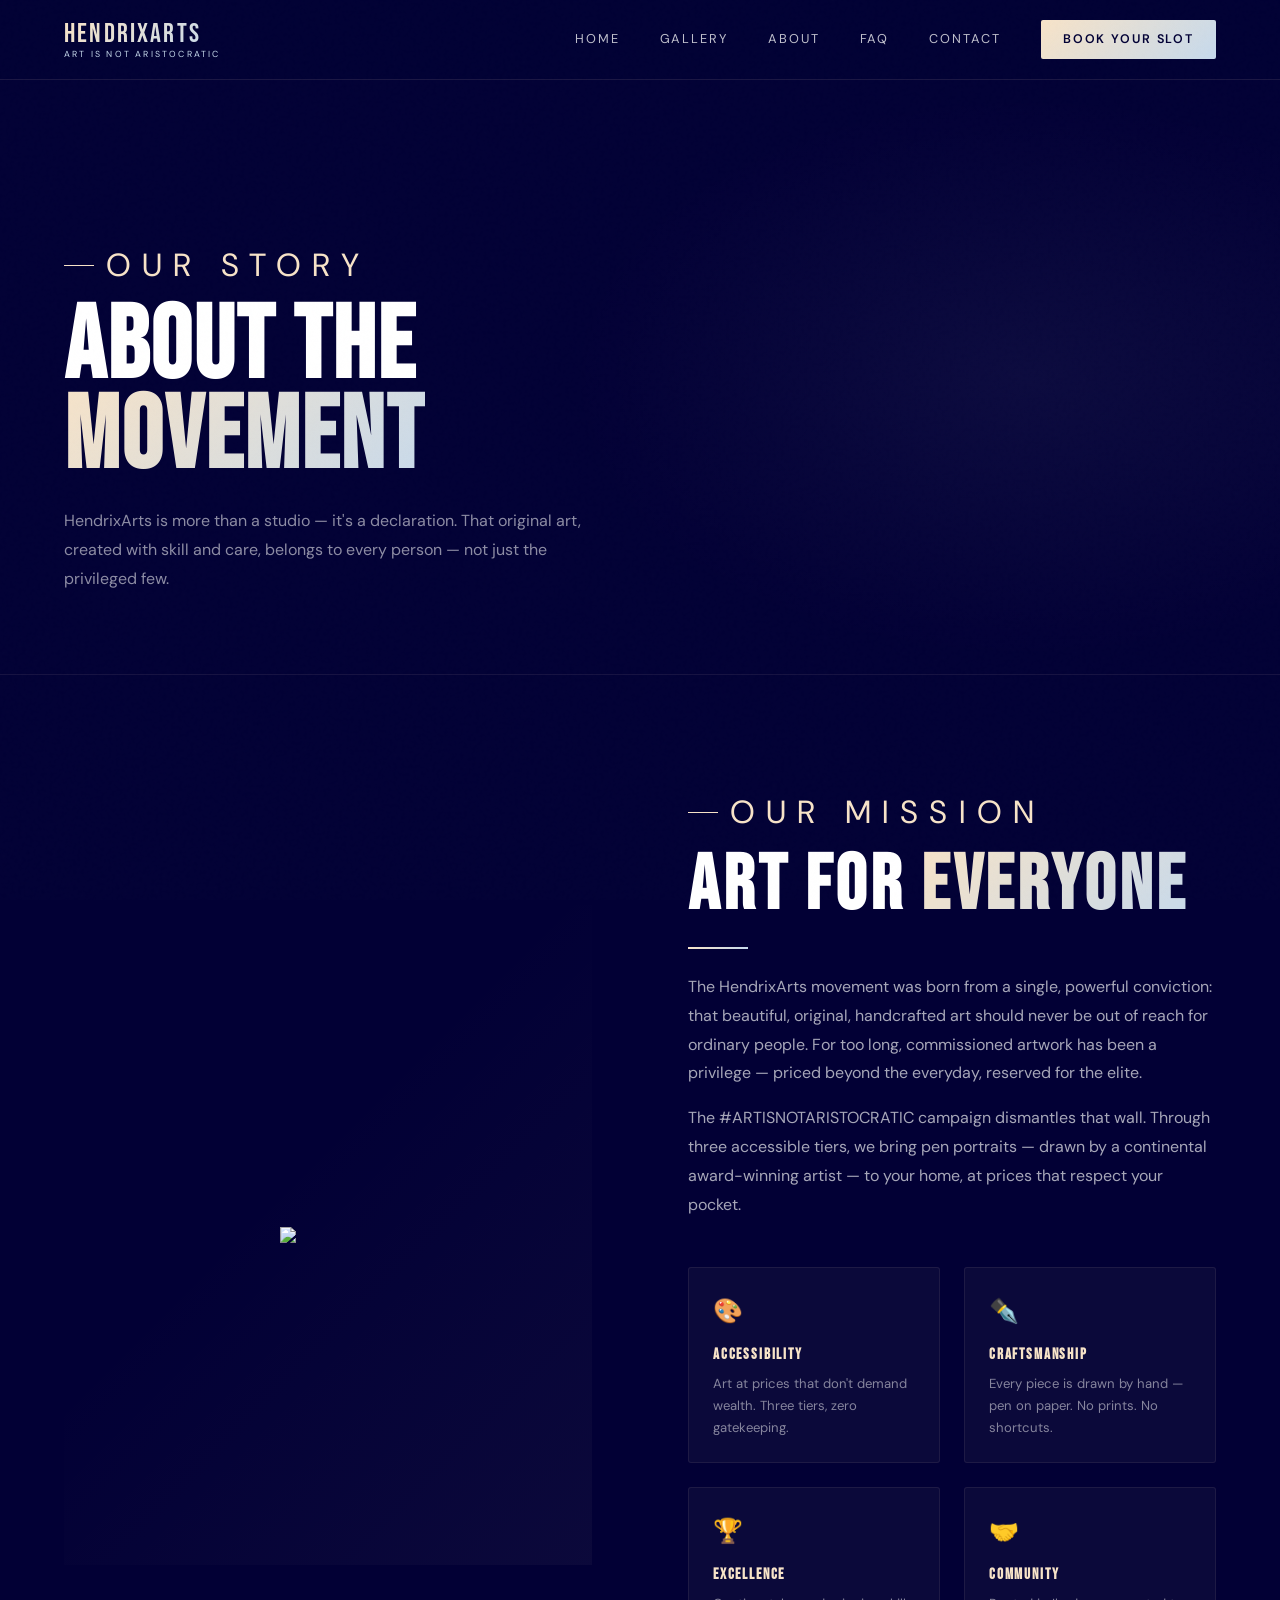
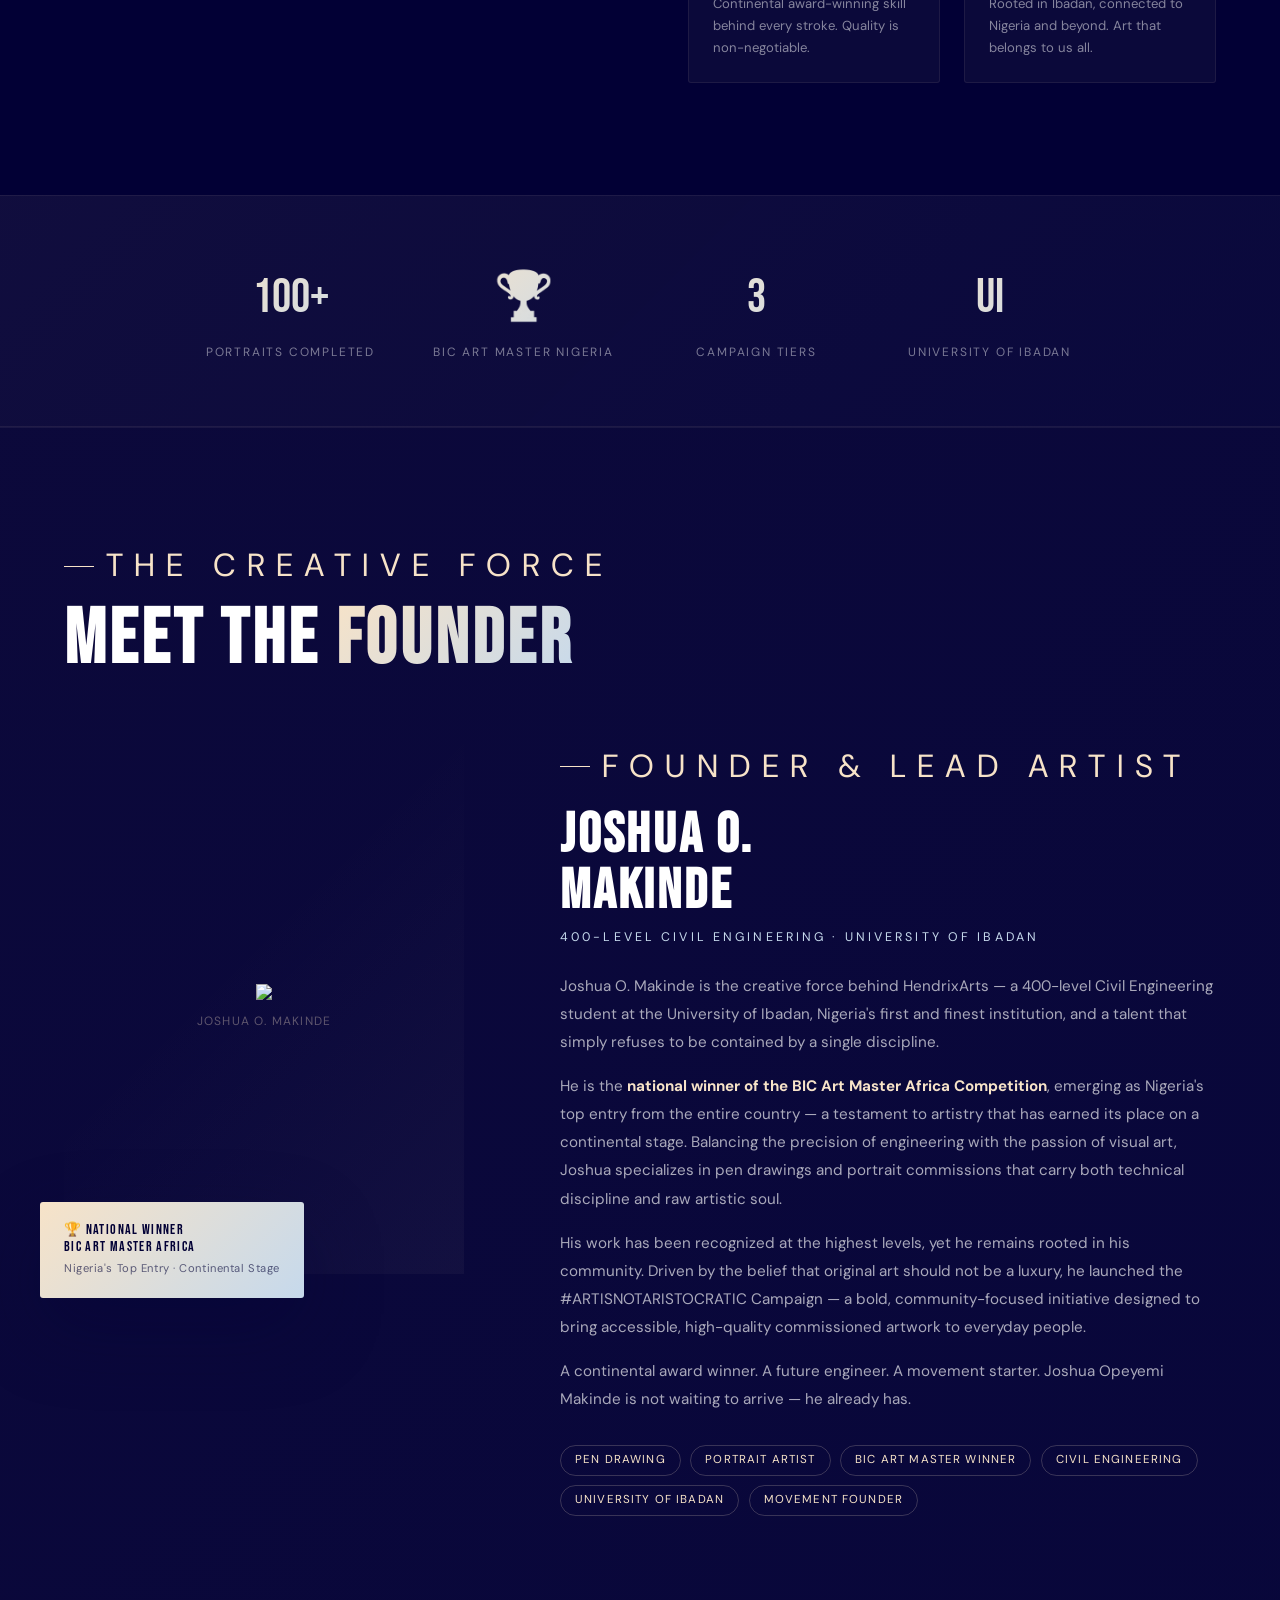
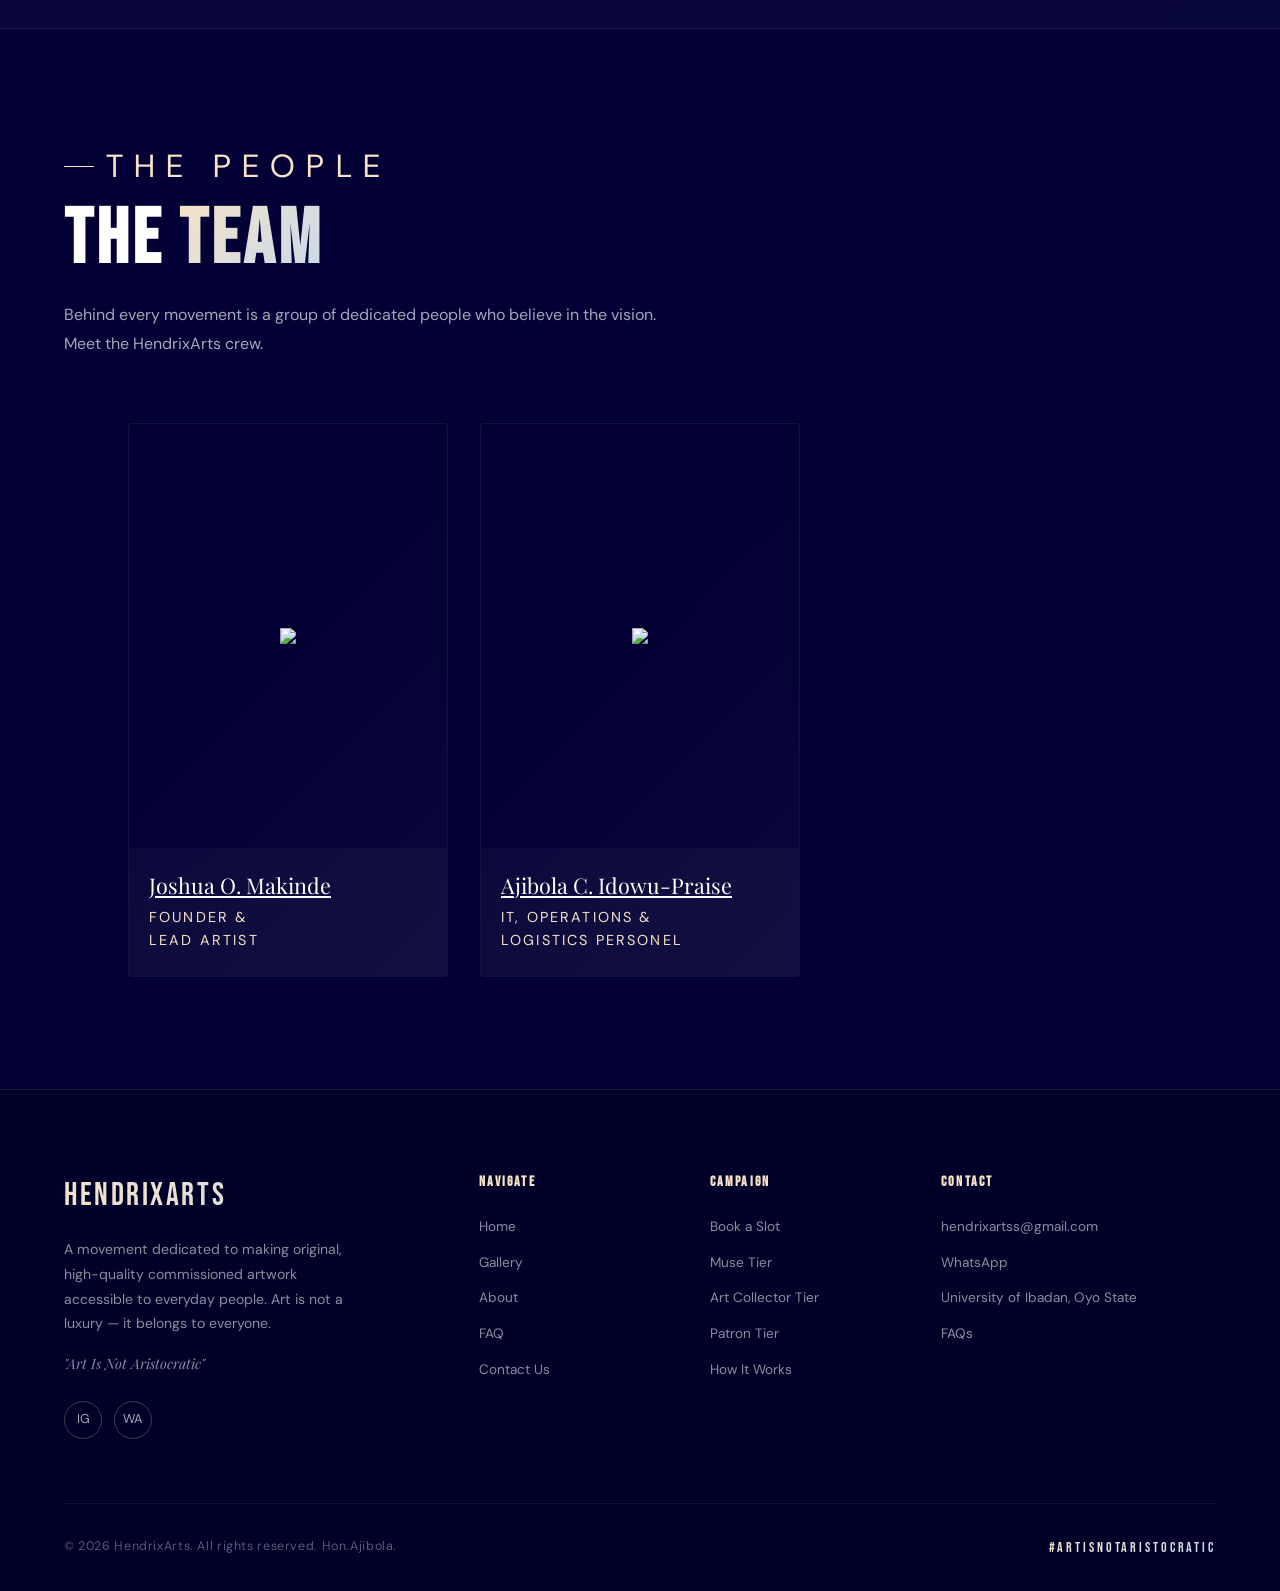
==== hendrix-arts/pages/about.html @ fd14db5b "Add files via upload" ====
<!DOCTYPE html>
<html lang="en">
<head>
  <meta charset="UTF-8" />
  <meta name="viewport" content="width=device-width, initial-scale=1.0" />
  <title>About — HendrixArts</title>
  <meta name="description" content="The story behind HendrixArts and the #ARTISNOTARISTOCRATIC movement — meet Joshua Opeyemi Makinde and the team." />
  <link rel="stylesheet" href="../css/style.css" />
  <link rel="stylesheet" href="../css/pages.css" />
  <script src="https://cdn.jsdelivr.net/npm/@emailjs/browser@4/dist/email.min.js"></script>
  <script>emailjs.init('bRuZEyN6Fvs9K9KDq');</script>
</head>
<body>

  <div id="header-placeholder"></div>

  <main class="page-content">

    <!-- PAGE HERO -->
    <section class="page-hero">
      <div class="page-hero-content">
        <p class="section-label">Our Story</p>
        <h1 class="page-title">About the<br><span>Movement</span></h1>
        <p class="page-desc">HendrixArts is more than a studio — it's a declaration. That original art, created with skill and care, belongs to every person — not just the privileged few.</p>
      </div>
    </section>

    <!-- MISSION SECTION -->
    <section class="about-mission">
      <div class="mission-visual aos">
        <div class="mission-img-main img-placeholder">
          <img src="../images/HENDRIX DESIGN-1.png" />
        </div>
        </div>
      </div>

      <div class="mission-content">
        <p class="section-label aos">Our Mission</p>
        <h2 class="section-title aos">Art For <span>Everyone</span></h2>
        <div class="divider aos"></div>
        <p class="section-body aos" style="max-width:100%;">
          The HendrixArts movement was born from a single, powerful conviction: that beautiful, original, handcrafted art should never be out of reach for ordinary people. For too long, commissioned artwork has been a privilege — priced beyond the everyday, reserved for the elite.
        </p>
        <p class="section-body aos" style="max-width:100%; margin-top:1rem;">
          The #ARTISNOTARISTOCRATIC campaign dismantles that wall. Through three accessible tiers, we bring pen portraits — drawn by a continental award-winning artist — to your home, at prices that respect your pocket.
        </p>

        <div class="values-grid">
          <div class="value-item aos">
            <div class="value-icon">🎨</div>
            <h4>Accessibility</h4>
            <p>Art at prices that don't demand wealth. Three tiers, zero gatekeeping.</p>
          </div>
          <div class="value-item aos aos-delay-1">
            <div class="value-icon">✒️</div>
            <h4>Craftsmanship</h4>
            <p>Every piece is drawn by hand — pen on paper. No prints. No shortcuts.</p>
          </div>
          <div class="value-item aos aos-delay-2">
            <div class="value-icon">🏆</div>
            <h4>Excellence</h4>
            <p>Continental award-winning skill behind every stroke. Quality is non-negotiable.</p>
          </div>
          <div class="value-item aos aos-delay-3">
            <div class="value-icon">🤝</div>
            <h4>Community</h4>
            <p>Rooted in Ibadan, connected to Nigeria and beyond. Art that belongs to us all.</p>
          </div>
        </div>
      </div>
    </section>

    <!-- STATS BANNER -->
    <section style="padding: 4rem 5%; background: linear-gradient(135deg, rgba(247,227,200,0.06), rgba(198,217,236,0.04)); border-top:1px solid rgba(247,227,200,0.07); border-bottom:1px solid rgba(247,227,200,0.07);">
      <div style="display:grid; grid-template-columns: repeat(4, 1fr); gap:2rem; text-align:center; max-width:900px; margin:0 auto;">
        <div class="aos">
          <div style="font-family:var(--font-display); font-size:3rem; background:var(--gradient-warm); -webkit-background-clip:text;-webkit-text-fill-color:transparent;background-clip:text;" data-count="100" data-suffix="+">100+</div>
          <div style="font-size:0.75rem;letter-spacing:0.15em;text-transform:uppercase;color:rgba(255,255,255,0.45); margin-top:6px;">Portraits Completed</div>
        </div>
        <div class="aos aos-delay-1">
          <div style="font-family:var(--font-display); font-size:3rem; background:var(--gradient-warm); -webkit-background-clip:text;-webkit-text-fill-color:transparent;background-clip:text;">🏆</div>
          <div style="font-size:0.75rem;letter-spacing:0.15em;text-transform:uppercase;color:rgba(255,255,255,0.45); margin-top:6px;">BIC Art Master Nigeria</div>
        </div>
        <div class="aos aos-delay-2">
          <div style="font-family:var(--font-display); font-size:3rem; background:var(--gradient-warm); -webkit-background-clip:text;-webkit-text-fill-color:transparent;background-clip:text;" data-count="3" data-suffix="">3</div>
          <div style="font-size:0.75rem;letter-spacing:0.15em;text-transform:uppercase;color:rgba(255,255,255,0.45); margin-top:6px;">Campaign Tiers</div>
        </div>
        <div class="aos aos-delay-3">
          <div style="font-family:var(--font-display); font-size:3rem; background:var(--gradient-warm); -webkit-background-clip:text;-webkit-text-fill-color:transparent;background-clip:text;">UI</div>
          <div style="font-size:0.75rem;letter-spacing:0.15em;text-transform:uppercase;color:rgba(255,255,255,0.45); margin-top:6px;">University of Ibadan</div>
        </div>
      </div>
    </section>

    <!-- FOUNDER SECTION -->
    <section class="founder-section">
      <p class="section-label aos">The Creative Force</p>
      <h2 class="section-title aos">Meet the <span>Founder</span></h2>

      <div class="founder-grid">
        <div class="founder-portrait aos">
          <div class="founder-img img-placeholder" style="aspect-ratio:3/4;">
            <img src="../images/DSC_2718-03-01.jpeg" />
            <span>Joshua O. Makinde</span>
          </div>
          <div class="founder-award">
            <div class="award-title">🏆 National Winner<br>BIC Art Master Africa</div>
            <div class="award-org">Nigeria's Top Entry · Continental Stage</div>
          </div>
        </div>

        <div class="founder-bio aos">
          <p class="section-label">Founder & Lead Artist</p>
          <h3 class="founder-bio-name">Joshua O.<br>Makinde</h3>
          <p class="founder-bio-title">400-Level Civil Engineering · University of Ibadan</p>

          <div class="founder-bio-text">
            <p>Joshua O. Makinde is the creative force behind HendrixArts — a 400-level Civil Engineering student at the University of Ibadan, Nigeria's first and finest institution, and a talent that simply refuses to be contained by a single discipline.</p>

            <p>He is the <strong style="color:var(--warm);">national winner of the BIC Art Master Africa Competition</strong>, emerging as Nigeria's top entry from the entire country — a testament to artistry that has earned its place on a continental stage. Balancing the precision of engineering with the passion of visual art, Joshua specializes in pen drawings and portrait commissions that carry both technical discipline and raw artistic soul.</p>

            <p>His work has been recognized at the highest levels, yet he remains rooted in his community. Driven by the belief that original art should not be a luxury, he launched the #ARTISNOTARISTOCRATIC Campaign — a bold, community-focused initiative designed to bring accessible, high-quality commissioned artwork to everyday people.</p>

            <p>A continental award winner. A future engineer. A movement starter. Joshua Opeyemi Makinde is not waiting to arrive — he already has.</p>
          </div>

          <div class="founder-tags">
            <span class="tag">Pen Drawing</span>
            <span class="tag">Portrait Artist</span>
            <span class="tag">BIC Art Master Winner</span>
            <span class="tag">Civil Engineering</span>
            <span class="tag">University of Ibadan</span>
            <span class="tag">Movement Founder</span>
          </div>
        </div>
      </div>
    </section>

    <!-- TEAM SECTION -->
    <section class="team-section">
      <p class="section-label aos">The People</p>
      <h2 class="section-title aos">The <span>Team</span></h2>
      <p class="section-body aos">Behind every movement is a group of dedicated people who believe in the vision. Meet the HendrixArts crew.</p>

      <div class="team-grid">

        <div class="team-card aos">
          <div class="team-card-img">
            <div class="img-placeholder" style="height:100%;">
              <img src="../images/DSC_2718-03-01.jpeg" />
            </div>
          </div>
          <div class="team-card-info">
            <div class="team-card-name"><u><a href="https://www.instagram.com/hendrixarts_">Joshua O. Makinde</a></u></div>
            <div class="team-card-role">Founder & </br>Lead Artist</div>
          </div>
        </div>

        <div class="team-card aos aos-delay-1">
          <div class="team-card-img">
            <div class="img-placeholder" style="height:100%;">
              <img src="../images/Ajibola.jpg" />
            </div>
          </div>
          <div class="team-card-info">
            <div class="team-card-name"><u><a href="https://www.instagram.com/hon_ajibola/">Ajibola C. Idowu-Praise</a></u></div>
            <div class="team-card-role">IT, Operations & </br>Logistics Personel</div>
          </div>
        </div>

      
        
        </div>

      </div>
    </section>

  </main>

  <div id="footer-placeholder"></div>

  <script src="../js/components.js"></script>
  <script src="../js/main.js"></script>
</body>
</html>
---- hendrix-arts/css/style.css ----
@import url('https://fonts.googleapis.com/css2?family=Bebas+Neue&family=Playfair+Display:ital,wght@0,400;0,700;0,900;1,400;1,700&family=DM+Sans:wght@300;400;500;600&display=swap');

/* ===== DESIGN SYSTEM ===== */
:root {
  --navy: #020035;
  --white: #ffffff;
  --warm: #f7e3c8;
  --cool: #c6d9ec;
  --gold: #d4a843;
  --navy-80: rgba(2, 0, 53, 0.85);
  --navy-60: rgba(2, 0, 53, 0.6);
  --gradient-warm: linear-gradient(135deg, #f7e3c8, #c6d9ec);
  --gradient-brand: linear-gradient(135deg, #f7e3c8 0%, #e8d4b8 40%, #c6d9ec 100%);
  --font-display: 'Bebas Neue', sans-serif;
  --font-serif: 'Playfair Display', serif;
  --font-body: 'DM Sans', sans-serif;
  --transition: all 0.35s cubic-bezier(0.25, 0.46, 0.45, 0.94);
  --shadow: 0 20px 60px rgba(2, 0, 53, 0.15);
  --shadow-heavy: 0 30px 80px rgba(2, 0, 53, 0.3);
}

/* ===== RESET & BASE ===== */
*, *::before, *::after { margin: 0; padding: 0; box-sizing: border-box; }

html { scroll-behavior: smooth; font-size: 16px; }

body {
  background-color: var(--navy);
  color: var(--white);
  font-family: var(--font-body);
  line-height: 1.6;
  overflow-x: hidden;
}

img { max-width: 100%; display: block; }
a { text-decoration: none; color: inherit; }
ul { list-style: none; }

/* ===== GRAIN OVERLAY ===== */
body::before {
  content: '';
  position: fixed;
  inset: 0;
  background-image: url("data:image/svg+xml,%3Csvg viewBox='0 0 256 256' xmlns='http://www.w3.org/2000/svg'%3E%3Cfilter id='noise'%3E%3CfeTurbulence type='fractalNoise' baseFrequency='0.9' numOctaves='4' stitchTiles='stitch'/%3E%3C/filter%3E%3Crect width='100%25' height='100%25' filter='url(%23noise)' opacity='0.04'/%3E%3C/svg%3E");
  pointer-events: none;
  z-index: 9999;
  opacity: 0.4;
}

/* ===== SCROLLBAR ===== */
::-webkit-scrollbar { width: 6px; }
::-webkit-scrollbar-track { background: var(--navy); }
::-webkit-scrollbar-thumb { background: var(--gold); border-radius: 3px; }

/* ===== HEADER / NAV ===== */
.site-header {
  position: fixed;
  top: 0;
  left: 0;
  right: 0;
  z-index: 1000;
  padding: 0 5%;
  height: 80px;
  display: flex;
  align-items: center;
  justify-content: space-between;
  background: rgba(2, 0, 53, 0.92);
  backdrop-filter: blur(20px);
  border-bottom: 1px solid rgba(247, 227, 200, 0.1);
  transition: var(--transition);
}

.site-header.scrolled {
  height: 66px;
  border-bottom-color: rgba(247, 227, 200, 0.2);
}

.logo {
  display: flex;
  flex-direction: column;
  line-height: 1;
}

.logo-main {
  font-family: var(--font-display);
  font-size: 1.7rem;
  letter-spacing: 0.08em;
  background: var(--gradient-warm);
  -webkit-background-clip: text;
  -webkit-text-fill-color: transparent;
  background-clip: text;
}

.logo-sub {
  font-family: var(--font-body);
  font-size: 0.55rem;
  letter-spacing: 0.25em;
  color: var(--cool);
  text-transform: uppercase;
  margin-top: 2px;
}

.nav-links {
  display: flex;
  align-items: center;
  gap: 2.5rem;
}

.nav-links a {
  font-size: 0.8rem;
  letter-spacing: 0.15em;
  text-transform: uppercase;
  color: rgba(255,255,255,0.75);
  transition: var(--transition);
  position: relative;
}

.nav-links a::after {
  content: '';
  position: absolute;
  bottom: -4px;
  left: 0;
  width: 0;
  height: 1px;
  background: var(--warm);
  transition: width 0.3s ease;
}

.nav-links a:hover,
.nav-links a.active {
  color: var(--warm);
}

.nav-links a:hover::after,
.nav-links a.active::after {
  width: 100%;
}

.btn-book {
  background: var(--gradient-warm) !important;
  color: var(--navy) !important;
  padding: 10px 22px !important;
  border-radius: 2px;
  font-weight: 600;
  letter-spacing: 0.1em;
  transition: var(--transition) !important;
  font-size: 0.78rem !important;
  white-space: nowrap;
}

.btn-book::after { display: none !important; }

.btn-book:hover {
  transform: translateY(-2px);
  box-shadow: 0 8px 25px rgba(247, 227, 200, 0.3);
}

/* Hamburger */
.hamburger {
  display: none;
  flex-direction: column;
  gap: 5px;
  cursor: pointer;
  padding: 4px;
  background: none;
  border: none;
}

.hamburger span {
  display: block;
  width: 26px;
  height: 2px;
  background: var(--warm);
  transition: var(--transition);
}

.hamburger.open span:nth-child(1) { transform: rotate(45deg) translate(5px, 5px); }
.hamburger.open span:nth-child(2) { opacity: 0; }
.hamburger.open span:nth-child(3) { transform: rotate(-45deg) translate(5px, -5px); }

.mobile-menu {
  display: none;
  position: fixed;
  top: 80px;
  left: 0;
  right: 0;
  background: var(--navy);
  border-top: 1px solid rgba(247,227,200,0.1);
  padding: 2rem 5%;
  z-index: 999;
  flex-direction: column;
  gap: 1.5rem;
}

.mobile-menu.open { display: flex; }

.mobile-menu a {
  font-size: 1.1rem;
  letter-spacing: 0.1em;
  text-transform: uppercase;
  color: rgba(255,255,255,0.8);
  border-bottom: 1px solid rgba(255,255,255,0.08);
  padding-bottom: 1.2rem;
  transition: var(--transition);
}

.mobile-menu a:hover { color: var(--warm); }

/* ===== FOOTER ===== */
.site-footer {
  background: #010028;
  border-top: 1px solid rgba(247, 227, 200, 0.1);
  padding: 5rem 5% 2rem;
}

.footer-grid {
  display: grid;
  grid-template-columns: 2fr 1fr 1fr 1.5fr;
  gap: 3rem;
  margin-bottom: 4rem;
}

.footer-brand .logo-main { font-size: 2rem; margin-bottom: 1rem; display: block; }
.footer-brand p {
  color: rgba(255,255,255,0.55);
  font-size: 0.88rem;
  line-height: 1.75;
  max-width: 280px;
}

.footer-tagline {
  font-family: var(--font-serif);
  font-style: italic;
  color: var(--warm);
  font-size: 0.95rem;
  margin-top: 1rem;
}

.footer-col h4 {
  font-family: var(--font-display);
  letter-spacing: 0.15em;
  font-size: 0.9rem;
  color: var(--warm);
  margin-bottom: 1.2rem;
}

.footer-col ul { display: flex; flex-direction: column; gap: 0.65rem; }

.footer-col ul li a {
  color: rgba(255,255,255,0.55);
  font-size: 0.85rem;
  transition: color 0.25s;
}

.footer-col ul li a:hover { color: var(--warm); }

.footer-social {
  display: flex;
  gap: 0.75rem;
  margin-top: 1.5rem;
}

.social-icon {
  width: 38px;
  height: 38px;
  border: 1px solid rgba(247,227,200,0.25);
  border-radius: 50%;
  display: flex;
  align-items: center;
  justify-content: center;
  font-size: 0.8rem;
  color: rgba(255,255,255,0.65);
  transition: var(--transition);
}

.social-icon:hover {
  background: var(--warm);
  color: var(--navy);
  border-color: var(--warm);
  transform: translateY(-2px);
}

.footer-bottom {
  border-top: 1px solid rgba(255,255,255,0.07);
  padding-top: 2rem;
  display: flex;
  justify-content: space-between;
  align-items: center;
  flex-wrap: wrap;
  gap: 1rem;
}

.footer-bottom p {
  color: rgba(255,255,255,0.35);
  font-size: 0.78rem;
  letter-spacing: 0.05em;
}

.footer-hashtag {
  font-family: var(--font-display);
  font-size: 0.9rem;
  letter-spacing: 0.2em;
  background: var(--gradient-warm);
  -webkit-background-clip: text;
  -webkit-text-fill-color: transparent;
  background-clip: text;
}

/* ===== PAGE WRAPPER ===== */
.page-content { padding-top: 80px; }

/* ===== SECTION STYLES ===== */
.section { padding: 4rem 5%; }
.section-sm { padding: 4rem 5%; }

.section-label {
  font-family: var(--font-body);
  font-size: 2rem;
  letter-spacing: 0.35em;
  text-transform: uppercase;
  color: var(--warm);
  margin-bottom: 0.75rem;
  display: flex;
  align-items: center;
  gap: 0.75rem;
}

.section-label::before {
  content: '';
  display: block;
  width: 30px;
  height: 1px;
  background: var(--warm);
}

.section-title {
  font-family: var(--font-display);
  font-size: clamp(2.5rem, 6vw, 5rem);
  letter-spacing: 0.05em;
  line-height: 0.95;
  margin-bottom: 1.5rem;
}

.section-title span {
  background: var(--gradient-warm);
  -webkit-background-clip: text;
  -webkit-text-fill-color: transparent;
  background-clip: text;
}

.section-body {
  color: rgba(255,255,255,0.65);
  font-size: 1rem;
  line-height: 1.8;
  max-width: 600px;
}

/* ===== BUTTONS ===== */
.btn {
  display: inline-flex;
  align-items: center;
  gap: 0.6rem;
  padding: 14px 32px;
  border-radius: 2px;
  font-family: var(--font-body);
  font-size: 0.82rem;
  font-weight: 600;
  letter-spacing: 0.15em;
  text-transform: uppercase;
  cursor: pointer;
  border: none;
  transition: var(--transition);
}

.btn-primary {
  background: var(--gradient-warm);
  color: var(--navy);
}

.btn-primary:hover {
  transform: translateY(-3px);
  box-shadow: 0 12px 30px rgba(247, 227, 200, 0.25);
}

.btn-outline {
  background: transparent;
  color: var(--white);
  border: 1px solid rgba(255,255,255,0.3);
}

.btn-outline:hover {
  border-color: var(--warm);
  color: var(--warm);
  transform: translateY(-2px);
}

/* ===== DIVIDER ===== */
.divider {
  width: 60px;
  height: 2px;
  background: var(--gradient-warm);
  margin: 1.5rem 0;
}

/* ===== PLACEHOLDER IMAGE ===== */
.img-placeholder {
  
  display: flex;
  align-items: center;
  justify-content: center;
  flex-direction: column;
  gap: 0.75rem;
  color: rgba(247,227,200,0.35);
  font-size: 0.75rem;
  letter-spacing: 0.1em;
  text-transform: uppercase;
  position: relative;
  overflow: hidden;
}

.img-placeholder::before {
  content: '';
  position: fixed;
  inset: 0;
  background: linear-gradient(135deg, transparent 40%, rgba(247,227,200,0.04));
}


/* ===== ANIMATE ON SCROLL ===== */
.aos {
  opacity: 0;
  transform: translateY(30px);
  transition: opacity 0.7s ease, transform 0.7s ease;
}

.aos.visible {
  opacity: 1;
  transform: translateY(0);
}

.aos-delay-1 { transition-delay: 0.1s; }
.aos-delay-2 { transition-delay: 0.2s; }
.aos-delay-3 { transition-delay: 0.3s; }
.aos-delay-4 { transition-delay: 0.4s; }

/* ===== RESPONSIVE ===== */
@media (max-width: 1024px) {
  .footer-grid { grid-template-columns: 1fr 1fr; }
}

@media (max-width: 768px) {
  .nav-links { display: none; }
  .hamburger { display: flex; }
  .section { padding: 5rem 5%; }
  .footer-grid { grid-template-columns: 1fr; gap: 2rem; }
  .footer-bottom { flex-direction: column; text-align: center; }
}
---- hendrix-arts/css/pages.css ----
/* ===== PAGE HERO SHARED ===== */
.page-hero {
  padding: 10rem 5% 5rem;
  position: relative;
  overflow: hidden;
  border-bottom: 1px solid rgba(247,227,200,0.08);
}

.page-hero::after {
  content: '';
  position: absolute;
  inset: 0;
  background: radial-gradient(ellipse 60% 80% at 80% 50%, rgba(198,217,236,0.05) 0%, transparent 60%);
  pointer-events: none;
}

.page-hero-content { position: relative; z-index: 1; }

.page-title {
  font-family: var(--font-display);
  font-size: clamp(3.5rem, 8vw, 8rem);
  line-height: 0.88;
  letter-spacing: 0.02em;
  margin-bottom: 1.5rem;
}

.page-title span {
  background: var(--gradient-warm);
  -webkit-background-clip: text;
  -webkit-text-fill-color: transparent;
  background-clip: text;
}

.page-desc {
  color: rgba(255,255,255,0.55);
  font-size: 1rem;
  line-height: 1.8;
  max-width: 520px;
}

/* ===== GALLERY PAGE ===== */
.gallery-filter {
  padding: 2.5rem 5%;
  border-bottom: 1px solid rgba(247,227,200,0.07);
  display: flex;
  align-items: center;
  gap: 0.75rem;
  flex-wrap: wrap;
}

.filter-btn {
  padding: 8px 20px;
  border-radius: 100px;
  font-size: 0.75rem;
  letter-spacing: 0.15em;
  text-transform: uppercase;
  border: 1px solid rgba(247,227,200,0.15);
  background: transparent;
  color: rgba(255,255,255,0.55);
  cursor: pointer;
  transition: var(--transition);
  font-family: var(--font-body);
}

.filter-btn:hover,
.filter-btn.active {
  background: var(--warm);
  border-color: var(--warm);
  color: var(--navy);
}

.gallery-section { padding: 5rem 5%; }

.gallery-masonry {
  columns: 3;
  column-gap: 1.2rem;
}

.gallery-item {
  break-inside: avoid;
  margin-bottom: 1.2rem;
  position: relative;
  overflow: hidden;
  border-radius: 3px;
  cursor: pointer;
  display: block;
}

.gallery-item .img-placeholder {
  width: 100%;
  min-height: 280px;
}

.gallery-item:nth-child(3n+1) .img-placeholder { min-height: 360px; }
.gallery-item:nth-child(3n+2) .img-placeholder { min-height: 240px; }
.gallery-item:nth-child(3n+3) .img-placeholder { min-height: 320px; }

.gallery-item-overlay {
  position: absolute;
  inset: 0;
  background: linear-gradient(to top, rgba(2,0,53,0.9) 0%, transparent 60%);
  opacity: 0;
  transition: var(--transition);
  display: flex;
  flex-direction: column;
  justify-content: flex-end;
  padding: 1.5rem;
}

.gallery-item:hover .gallery-item-overlay { opacity: 1; }

.gallery-item:hover .img-placeholder { transform: scale(1.03); }

.gallery-item-title {
  font-family: var(--font-serif);
  font-size: 1rem;
  color: var(--white);
  font-style: italic;
}

.gallery-item-type {
  font-size: 0.7rem;
  letter-spacing: 0.2em;
  text-transform: uppercase;
  color: var(--warm);
  margin-top: 0.25rem;
}

/* Lightbox */
.lightbox {
  position: fixed;
  inset: 0;
  background: rgba(2,0,53,0.96);
  z-index: 10000;
  display: flex;
  align-items: center;
  justify-content: center;
  padding: 2rem;
  opacity: 0;
  visibility: hidden;
  transition: var(--transition);
}

.lightbox.open {
  opacity: 1;
  visibility: visible;
}

.lightbox-content {
  max-width: 350px;
  width: 100%;
  position: relative;
}

.lightbox-close {
  position: absolute;
  top: -50px;
  right: 0;
  background: none;
  border: none;
  color: var(--warm);
  font-size: 1.5rem;
  cursor: pointer;
  transition: var(--transition);
}

.lightbox-close:hover { transform: rotate(90deg); }

/* ===== ABOUT PAGE ===== */
.about-mission {
  padding: 7rem 5%;
  display: grid;
  grid-template-columns: 1fr 1fr;
  gap: 6rem;
  align-items: center;
}

.mission-visual {
  position: relative;
  aspect-ratio: 4/5;
}

.mission-img-main {
  width: 85%;
  height: 100%;
  border-radius: 3px;
  overflow: hidden;
}

.mission-img-accent {
  position: absolute;
  width: 50%;
  aspect-ratio: 3/4;
  bottom: -8%;
  right: 0;
  border: 3px solid var(--navy);
  border-radius: 3px;
  overflow: hidden;
  box-shadow: var(--shadow-heavy);
}

.mission-content .section-body { max-width: 100%; }

.values-grid {
  display: grid;
  grid-template-columns: repeat(2, 1fr);
  gap: 1.5rem;
  margin-top: 3rem;
}

.value-item {
  background: rgba(247,227,200,0.04);
  border: 1px solid rgba(247,227,200,0.08);
  border-radius: 3px;
  padding: 1.5rem;
}

.value-icon {
  font-size: 1.5rem;
  margin-bottom: 0.75rem;
}

.value-item h4 {
  font-family: var(--font-display);
  font-size: 0.95rem;
  letter-spacing: 0.12em;
  color: var(--warm);
  margin-bottom: 0.4rem;
}

.value-item p {
  font-size: 0.82rem;
  color: rgba(255,255,255,0.5);
  line-height: 1.65;
}

/* FOUNDER SECTION */
.founder-section {
  padding: 7rem 5%;
  background: linear-gradient(135deg, rgba(247,227,200,0.04), rgba(198,217,236,0.03));
  border-top: 1px solid rgba(247,227,200,0.07);
  border-bottom: 1px solid rgba(247,227,200,0.07);
}

.founder-grid {
  display: grid;
  grid-template-columns: 400px 1fr;
  gap: 6rem;
  align-items: start;
  margin-top: 4rem;
}

.founder-portrait {
  position: relative;
}

.founder-img {
  aspect-ratio: 3/4;
  border-radius: 3px;
  overflow: hidden;
}

.founder-award {
  position: absolute;
  bottom: -1.5rem;
  left: -1.5rem;
  background: var(--gradient-warm);
  color: var(--navy);
  padding: 1.25rem 1.5rem;
  border-radius: 3px;
  box-shadow: var(--shadow-heavy);
}

.award-title {
  font-family: var(--font-display);
  font-size: 0.85rem;
  letter-spacing: 0.1em;
  line-height: 1.3;
}

.award-org {
  font-size: 0.7rem;
  color: rgba(2,0,53,0.6);
  margin-top: 3px;
  letter-spacing: 0.05em;
}

.founder-bio-name {
  font-family: var(--font-display);
  font-size: clamp(2rem, 5vw, 3.5rem);
  letter-spacing: 0.05em;
  line-height: 1;
  margin: 1rem 0 0.5rem;
}

.founder-bio-title {
  font-size: 0.78rem;
  letter-spacing: 0.25em;
  text-transform: uppercase;
  color: var(--cool);
  margin-bottom: 1.5rem;
}

.founder-bio-text {
  color: rgba(255,255,255,0.65);
  font-size: 0.95rem;
  line-height: 1.85;
}

.founder-bio-text p + p { margin-top: 1rem; }

.founder-tags {
  display: flex;
  flex-wrap: wrap;
  gap: 0.6rem;
  margin-top: 2rem;
}

.tag {
  padding: 5px 14px;
  border-radius: 100px;
  font-size: 0.72rem;
  letter-spacing: 0.1em;
  text-transform: uppercase;
  border: 1px solid rgba(247,227,200,0.2);
  color: var(--warm);
}

/* TEAM SECTION */
.team-section { padding: 7rem 5%; }

.team-grid {
  display: grid;
  grid-template-columns: repeat(3, minmax(240px, 320px)); /* ✅ fixed 3 columns, max width */
  gap: 2rem;
  margin-top: 4rem;
  justify-content: center; /* ✅ centers the whole grid */
}

.team-card {
  border-radius: 3px;
  overflow: hidden;
  transition: var(--transition);
  border: 1px solid rgba(247,227,200,0.08);
}

.team-card:hover {
  transform: translateY(-6px);
  border-color: rgba(247,227,200,0.2);
  box-shadow: var(--shadow);
}

.team-card-img {
  aspect-ratio: 3/4;
  overflow: hidden;
}

.team-card-img .img-placeholder {
  height: 100%;
  width: 100%;
  transition: transform 0.4s ease;
}

.team-card:hover .team-card-img .img-placeholder { transform: scale(1.04); }

.team-card-info {
  padding: 1.25rem 1.25rem 1.5rem;
  background: rgba(255,255,255,0.03);
}

.team-card-name {
  font-family: var(--font-serif);
  font-size: 1.35rem;
  color: var(--white);
  margin-bottom: 0.25rem;
}

.team-card-role {
  font-size: 0.9rem;
  letter-spacing: 0.15em;
  text-transform: uppercase;
  color: var(--warm);
}

/* ===== BOOKING / PAYMENT PAGE ===== */
.booking-section {
  padding: 7rem 5%;
  display: grid;
  grid-template-columns: 1fr 380px;
  gap: 4rem;
  align-items: start;
}

.booking-form-wrap {
  background: rgba(255,255,255,0.02);
  border: 1px solid rgba(247,227,200,0.1);
  border-radius: 4px;
  padding: 3rem;
}

.booking-form-wrap h2 {
  font-family: var(--font-display);
  font-size: 2rem;
  letter-spacing: 0.05em;
  margin-bottom: 0.5rem;
}

.booking-form-wrap p {
  color: rgba(255,255,255,0.5);
  font-size: 0.88rem;
  margin-bottom: 2.5rem;
}

.form-group {
  margin-bottom: 1.5rem;
}

.form-group label {
  display: block;
  font-size: 0.75rem;
  letter-spacing: 0.15em;
  text-transform: uppercase;
  color: rgba(255,255,255,0.55);
  margin-bottom: 0.5rem;
}

.form-group input,
.form-group select,
.form-group textarea {
  width: 100%;
  background: rgba(255,255,255,0.04);
  border: 1px solid rgba(247,227,200,0.12);
  border-radius: 2px;
  padding: 12px 16px;
  color: var(--white);
  font-family: var(--font-body);
  font-size: 0.9rem;
  transition: var(--transition);
  outline: none;
  -webkit-appearance: none;
}

.form-group input:focus,
.form-group select:focus,
.form-group textarea:focus {
  border-color: rgba(247,227,200,0.4);
  background: rgba(247,227,200,0.05);
}

.form-group select option { background: #020035; }

.form-group textarea { resize: vertical; min-height: 100px; }

.form-row {
  display: grid;
  grid-template-columns: 1fr 1fr;
  gap: 1rem;
}

.tier-select-grid {
  display: grid;
  grid-template-columns: repeat(3, 1fr);
  gap: 0.75rem;
  margin-top: 0.5rem;
}

.tier-option {
  border: 1px solid rgba(247,227,200,0.12);
  border-radius: 2px;
  padding: 1rem;
  cursor: pointer;
  transition: var(--transition);
  text-align: center;
}

.tier-option input[type="radio"] { display: none; }

.tier-option:hover,
.tier-option:has(input:checked) {
  border-color: var(--warm);
  background: rgba(247,227,200,0.07);
}

.tier-option-name {
  font-family: var(--font-display);
  font-size: 0.9rem;
  letter-spacing: 0.1em;
  color: var(--white);
  display: block;
}

.tier-option-price {
  font-size: 0.72rem;
  color: var(--cool);
  margin-top: 3px;
  display: block;
}

.form-checkbox {
  display: flex;
  align-items: flex-start;
  gap: 0.75rem;
  margin-bottom: 1.5rem;
}

.form-checkbox input[type="checkbox"] {
  width: 16px;
  height: 16px;
  flex-shrink: 0;
  margin-top: 2px;
  accent-color: var(--warm);
}

.form-checkbox label {
  font-size: 0.82rem;
  color: rgba(255,255,255,0.55);
  cursor: pointer;
}

.form-checkbox label a { color: var(--warm); text-decoration: underline; }

.booking-sidebar {
  position: sticky;
  top: 100px;
}

.booking-sidebar-card {
  background: linear-gradient(160deg, rgba(247,227,200,0.07), rgba(198,217,236,0.04));
  border: 1px solid rgba(247,227,200,0.15);
  border-radius: 3px;
  padding: 2rem;
  margin-bottom: 1.5rem;
}

.booking-sidebar-card h3 {
  font-family: var(--font-display);
  font-size: 1rem;
  letter-spacing: 0.15em;
  color: var(--warm);
  margin-bottom: 1.25rem;
}

.sidebar-list { display: flex; flex-direction: column; gap: 0.65rem; }

.sidebar-list li {
  display: flex;
  align-items: flex-start;
  gap: 0.6rem;
  font-size: 0.83rem;
  color: rgba(255,255,255,0.6);
  line-height: 1.5;
}

.sidebar-list li::before {
  content: '✓';
  color: var(--warm);
  font-size: 0.75rem;
  flex-shrink: 0;
  margin-top: 1px;
}

.payment-logos {
  display: flex;
  align-items: center;
  gap: 0.75rem;
  flex-wrap: wrap;
  margin-top: 1rem;
}

.payment-logo {
  padding: 5px 12px;
  border: 1px solid rgba(247,227,200,0.15);
  border-radius: 3px;
  font-size: 0.7rem;
  letter-spacing: 0.1em;
  color: rgba(255,255,255,0.5);
  font-weight: 600;
}

/* ===== CONTACT PAGE ===== */
.contact-section {
  padding: 7rem 5%;
  display: grid;
  grid-template-columns: 1fr 1fr;
  gap: 6rem;
  align-items: start;
}

.contact-info { }

.contact-info-item {
  display: flex;
  gap: 1.25rem;
  margin-bottom: 2.5rem;
  padding-bottom: 2.5rem;
  border-bottom: 1px solid rgba(247,227,200,0.07);
}

.contact-info-item:last-child { border-bottom: none; }

.contact-icon {
  width: 48px;
  height: 48px;
  border: 1px solid rgba(247,227,200,0.2);
  border-radius: 50%;
  display: flex;
  align-items: center;
  justify-content: center;
  font-size: 1.1rem;
  flex-shrink: 0;
  color: var(--warm);
}

.contact-info-item h4 {
  font-family: var(--font-display);
  font-size: 0.85rem;
  letter-spacing: 0.15em;
  color: var(--warm);
  margin-bottom: 0.4rem;
}

.contact-info-item p,
.contact-info-item a {
  font-size: 0.9rem;
  color: rgba(255,255,255,0.6);
  line-height: 1.65;
}

.contact-form-wrap {
  background: rgba(255,255,255,0.02);
  border: 1px solid rgba(247,227,200,0.1);
  border-radius: 4px;
  padding: 3rem;
}

.contact-form-wrap h2 {
  font-family: var(--font-display);
  font-size: 2rem;
  letter-spacing: 0.05em;
  margin-bottom: 2rem;
}

/* ===== FAQ PAGE ===== */
.faq-section { padding: 7rem 5%; max-width: 800px; margin: 0 auto; }

.faq-categories {
  display: flex;
  gap: 0.75rem;
  flex-wrap: wrap;
  margin-bottom: 3rem;
}

.faq-cat-btn {
  padding: 8px 18px;
  border-radius: 100px;
  font-size: 0.75rem;
  letter-spacing: 0.12em;
  text-transform: uppercase;
  border: 1px solid rgba(247,227,200,0.15);
  background: transparent;
  color: rgba(255,255,255,0.55);
  cursor: pointer;
  transition: var(--transition);
  font-family: var(--font-body);
}

.faq-cat-btn.active,
.faq-cat-btn:hover {
  background: rgba(247,227,200,0.1);
  border-color: var(--warm);
  color: var(--warm);
}

.faq-item {
  border-bottom: 1px solid rgba(247,227,200,0.07);
  overflow: hidden;
}

.faq-question {
  width: 100%;
  background: none;
  border: none;
  display: flex;
  align-items: center;
  justify-content: space-between;
  padding: 1.5rem 0;
  cursor: pointer;
  text-align: left;
  gap: 1rem;
  color: var(--white);
  font-family: var(--font-body);
  font-size: 0.95rem;
  font-weight: 500;
  line-height: 1.4;
  transition: color 0.25s;
}

.faq-question:hover { color: var(--warm); }

.faq-chevron {
  width: 24px;
  height: 24px;
  border: 1px solid rgba(247,227,200,0.2);
  border-radius: 50%;
  display: flex;
  align-items: center;
  justify-content: center;
  flex-shrink: 0;
  font-size: 0.7rem;
  color: var(--warm);
  transition: transform 0.3s ease;
}

.faq-item.open .faq-chevron { transform: rotate(180deg); }

.faq-answer {
  max-height: 0;
  overflow: hidden;
  transition: max-height 0.4s ease;
}

.faq-answer-inner {
  padding: 0 0 1.5rem;
  color: rgba(255,255,255,0.6);
  font-size: 0.9rem;
  line-height: 1.8;
}

/* ===== RESPONSIVE PAGES ===== */
@media (max-width: 1024px) {
  .booking-section { grid-template-columns: 1fr; }
  .booking-sidebar { position: static; }
  .founder-grid { grid-template-columns: 1fr; max-width: 500px; }
  .founder-award { bottom: auto; left: auto; right: -1rem; top: 1rem; }
}

@media (max-width: 768px) {
  .about-mission { grid-template-columns: 1fr; }
  .mission-visual { max-width: 400px; }
  .contact-section { grid-template-columns: 1fr; }
  .gallery-masonry { columns: 2; }
  .team-grid { grid-template-columns: repeat(2, 1fr); }
  .tier-select-grid { grid-template-columns: 1fr; }
  .form-row { grid-template-columns: 1fr; }
  .values-grid { grid-template-columns: 1fr; }
}

@media (max-width: 480px) {
  .gallery-masonry { columns: 1; }
  .team-grid { grid-template-columns: 1fr; }
  .booking-form-wrap { padding: 1.5rem; }
  .contact-form-wrap { padding: 1.5rem; }
}
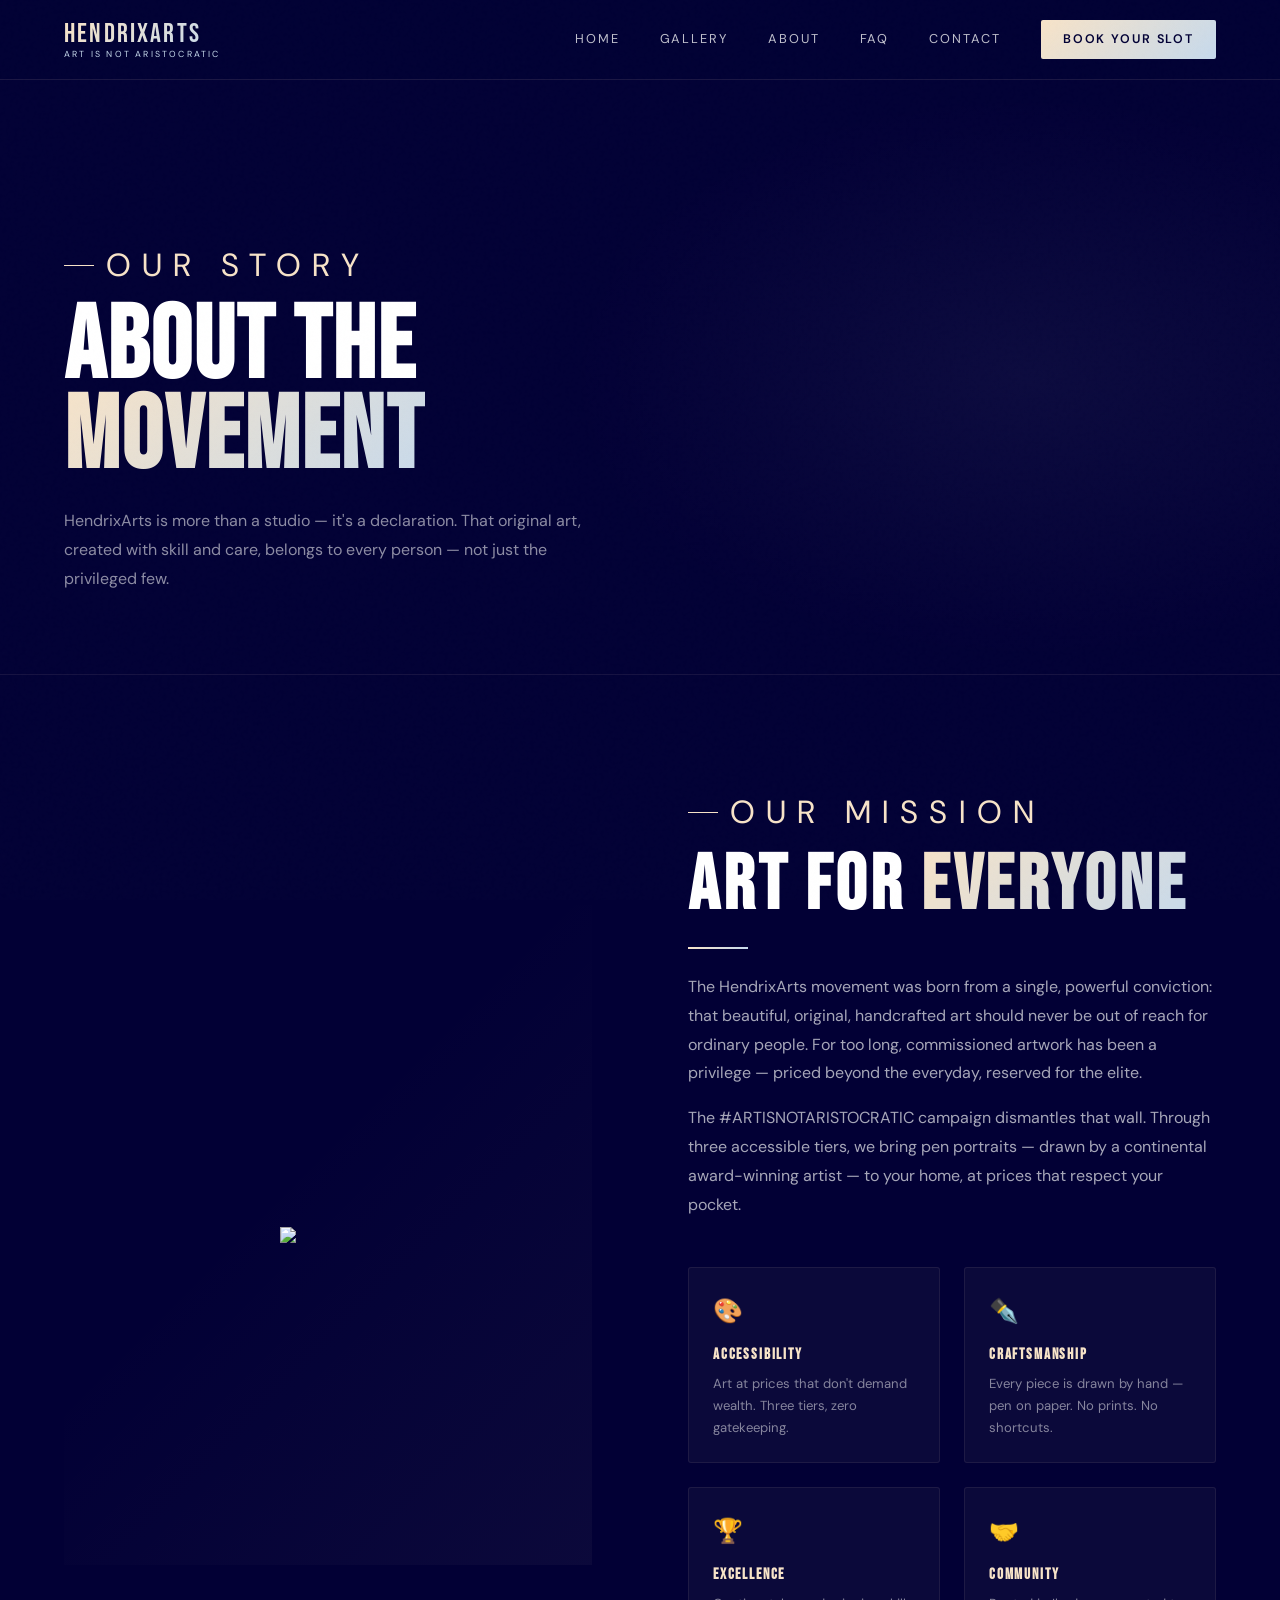
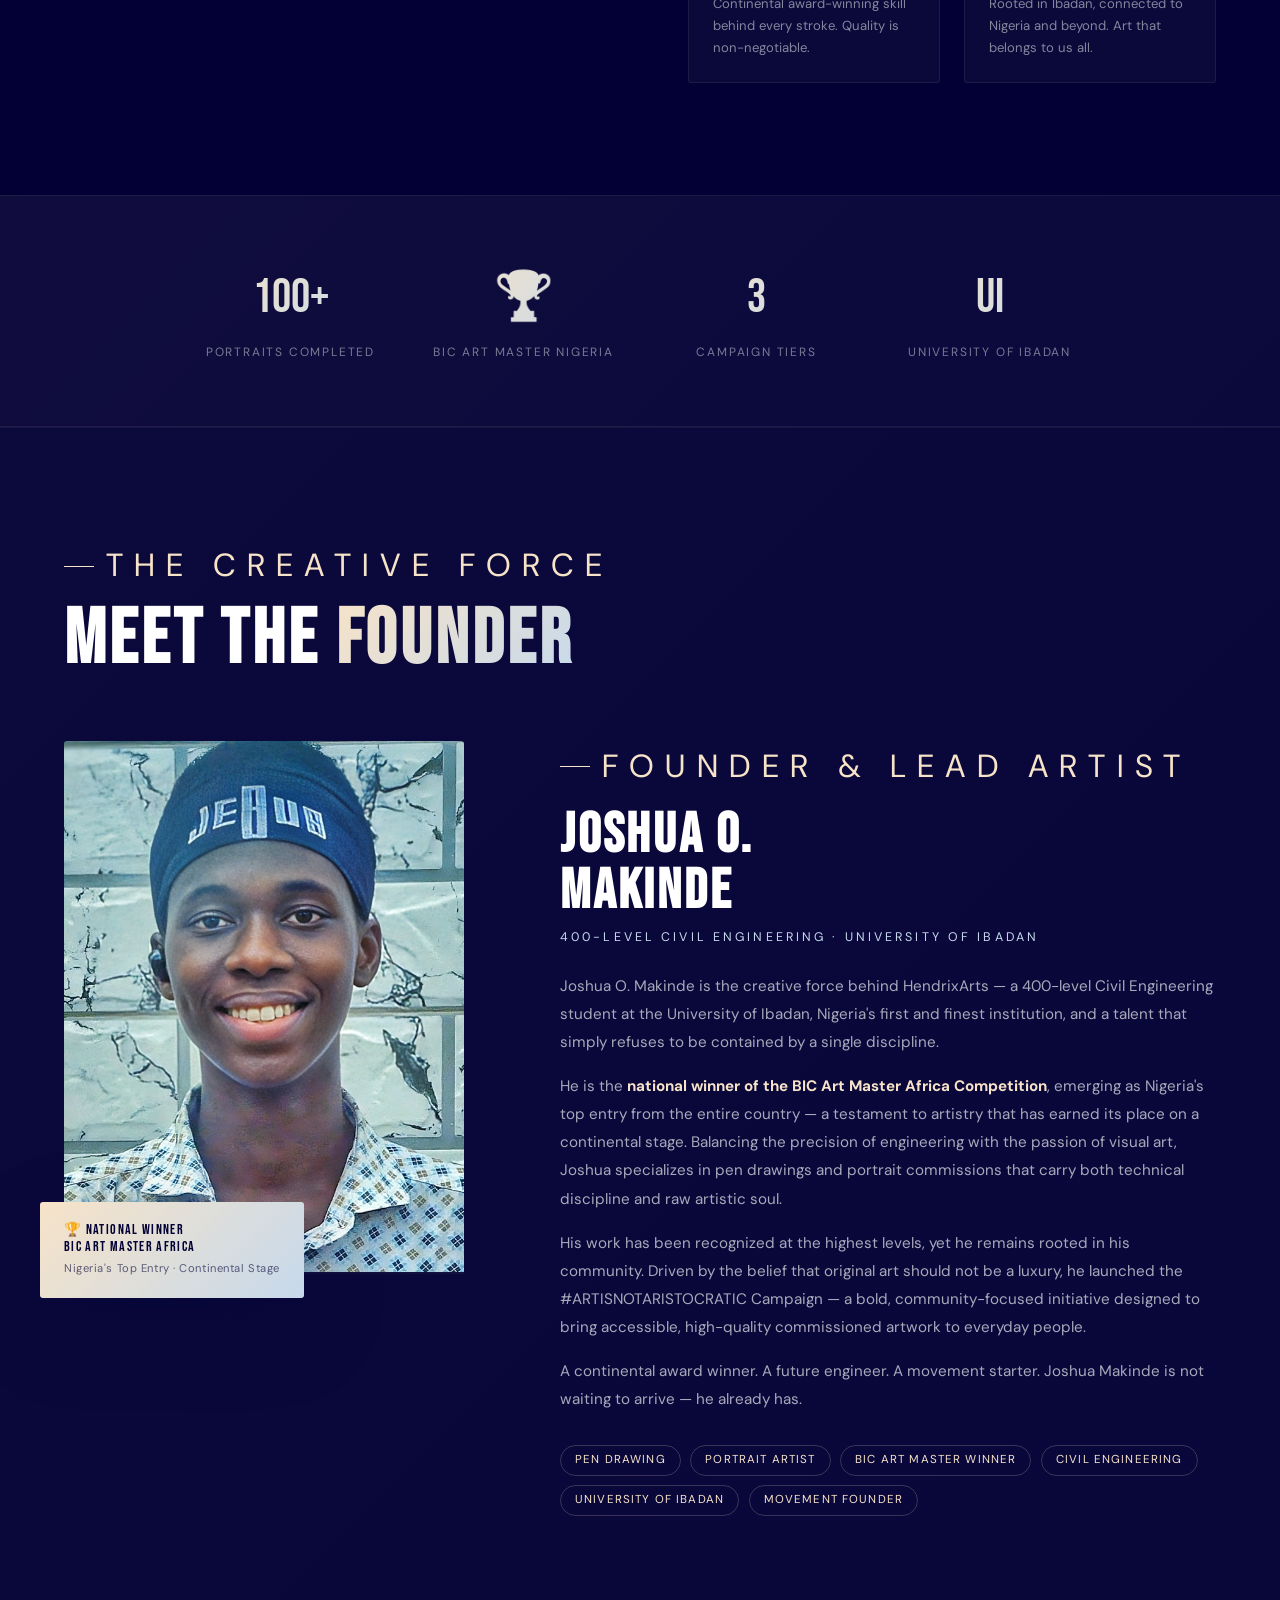
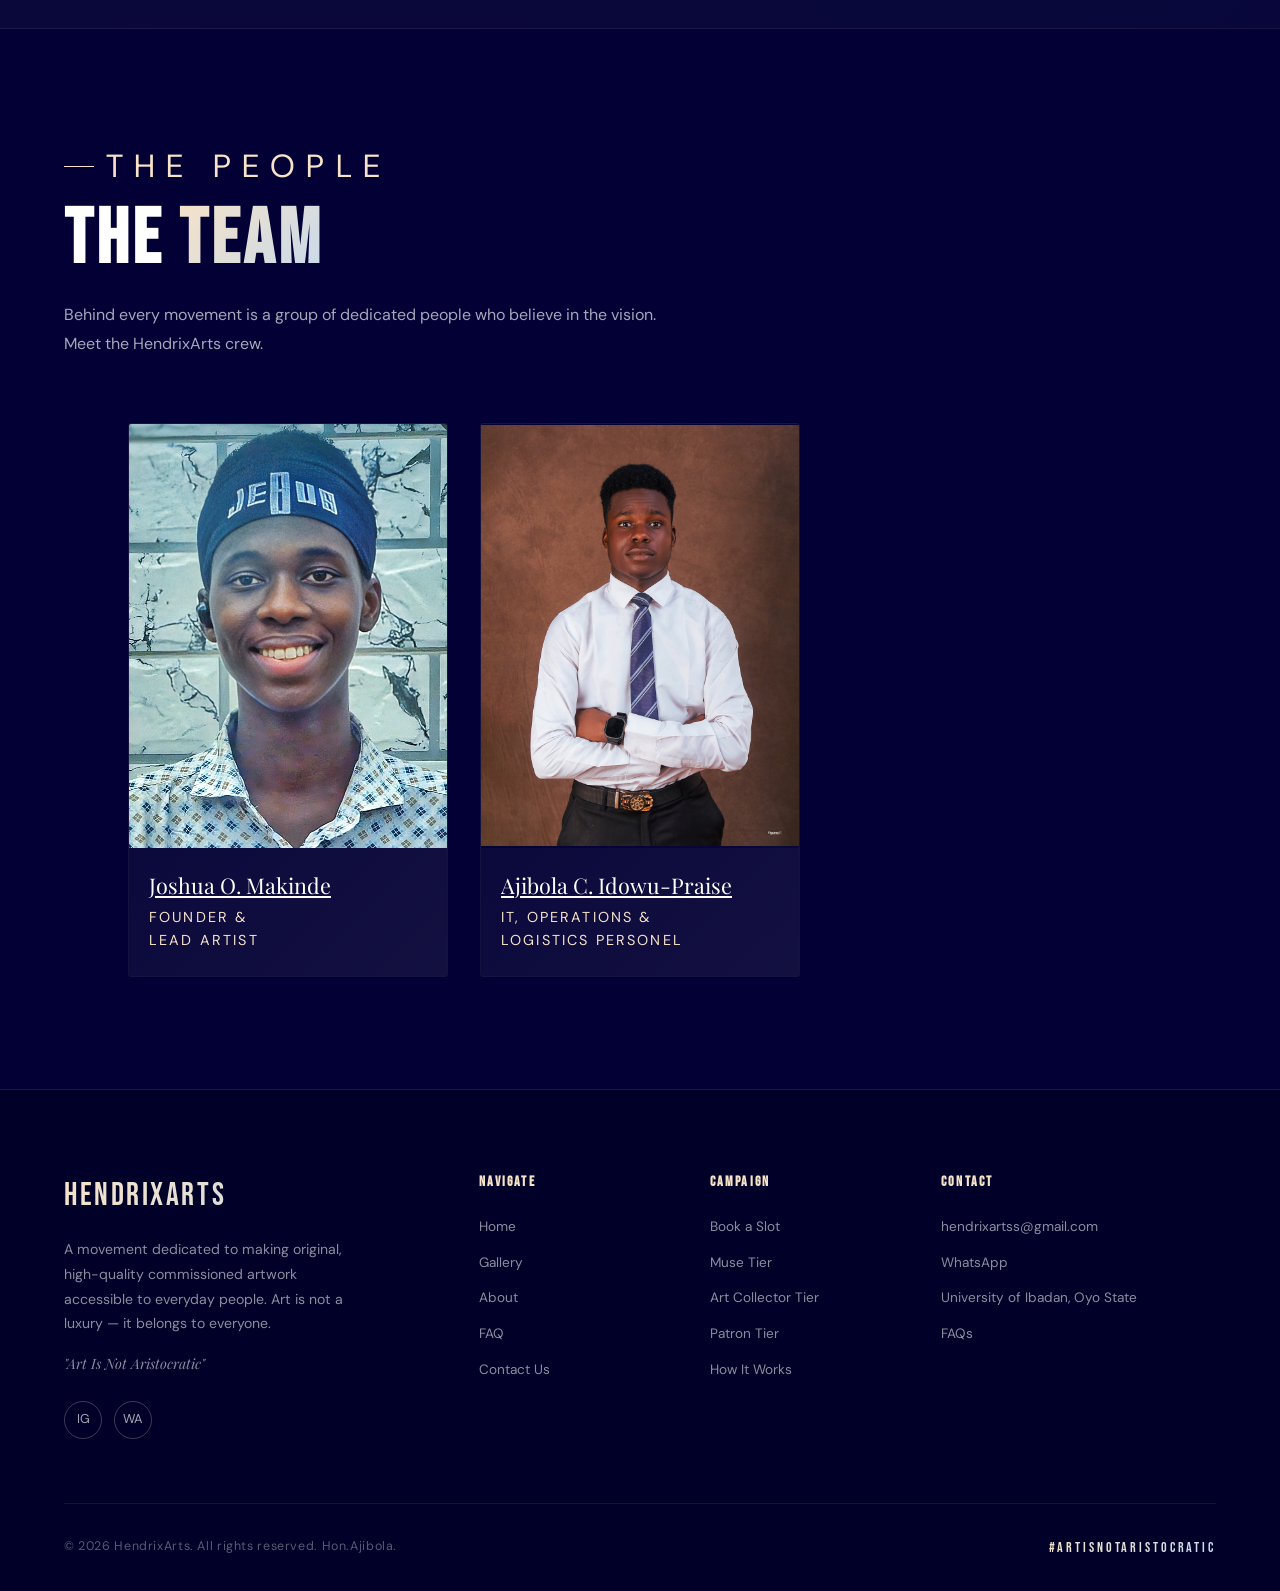
==== commit b007819c: "Update about.html" ====
--- a/hendrix-arts/pages/about.html
+++ b/hendrix-arts/pages/about.html
@@ -121,7 +121,7 @@
 
             <p>His work has been recognized at the highest levels, yet he remains rooted in his community. Driven by the belief that original art should not be a luxury, he launched the #ARTISNOTARISTOCRATIC Campaign — a bold, community-focused initiative designed to bring accessible, high-quality commissioned artwork to everyday people.</p>
 
-            <p>A continental award winner. A future engineer. A movement starter. Joshua Opeyemi Makinde is not waiting to arrive — he already has.</p>
+            <p>A continental award winner. A future engineer. A movement starter. Joshua Makinde is not waiting to arrive — he already has.</p>
           </div>
 
           <div class="founder-tags">
